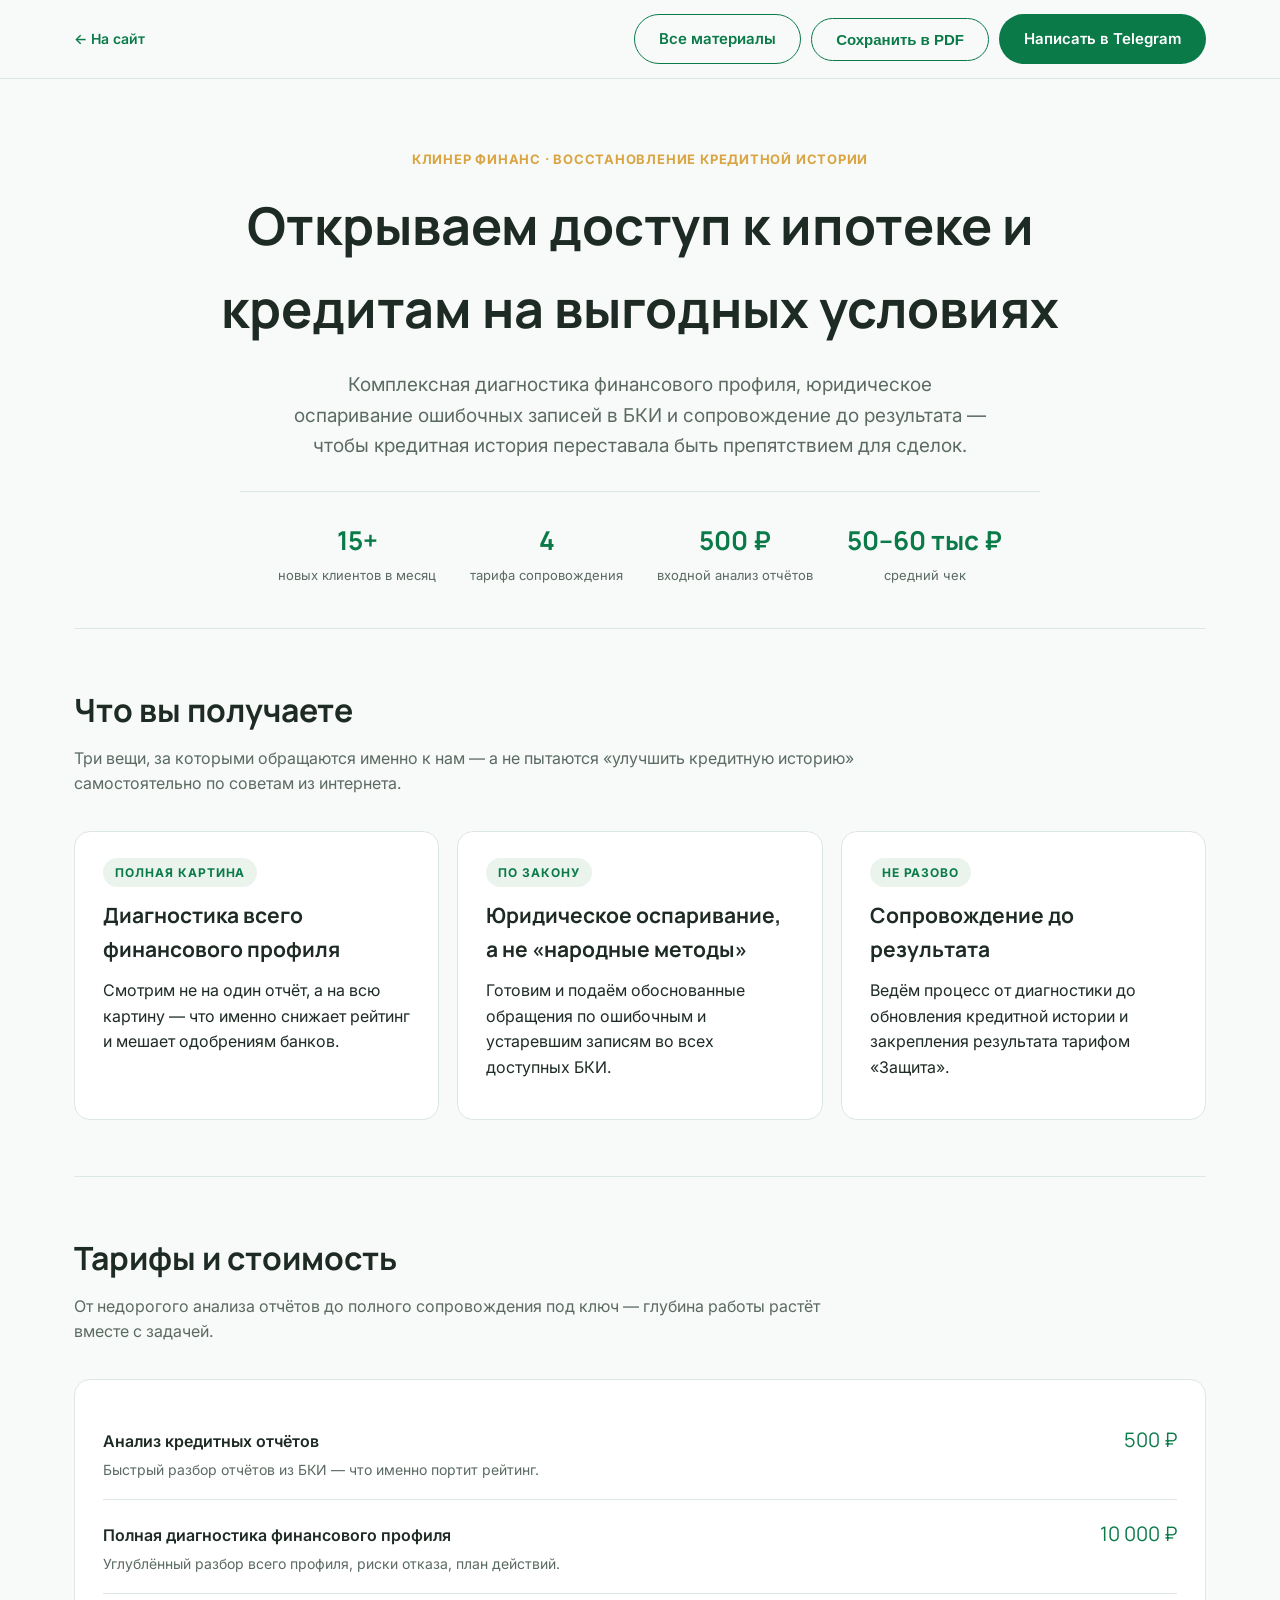
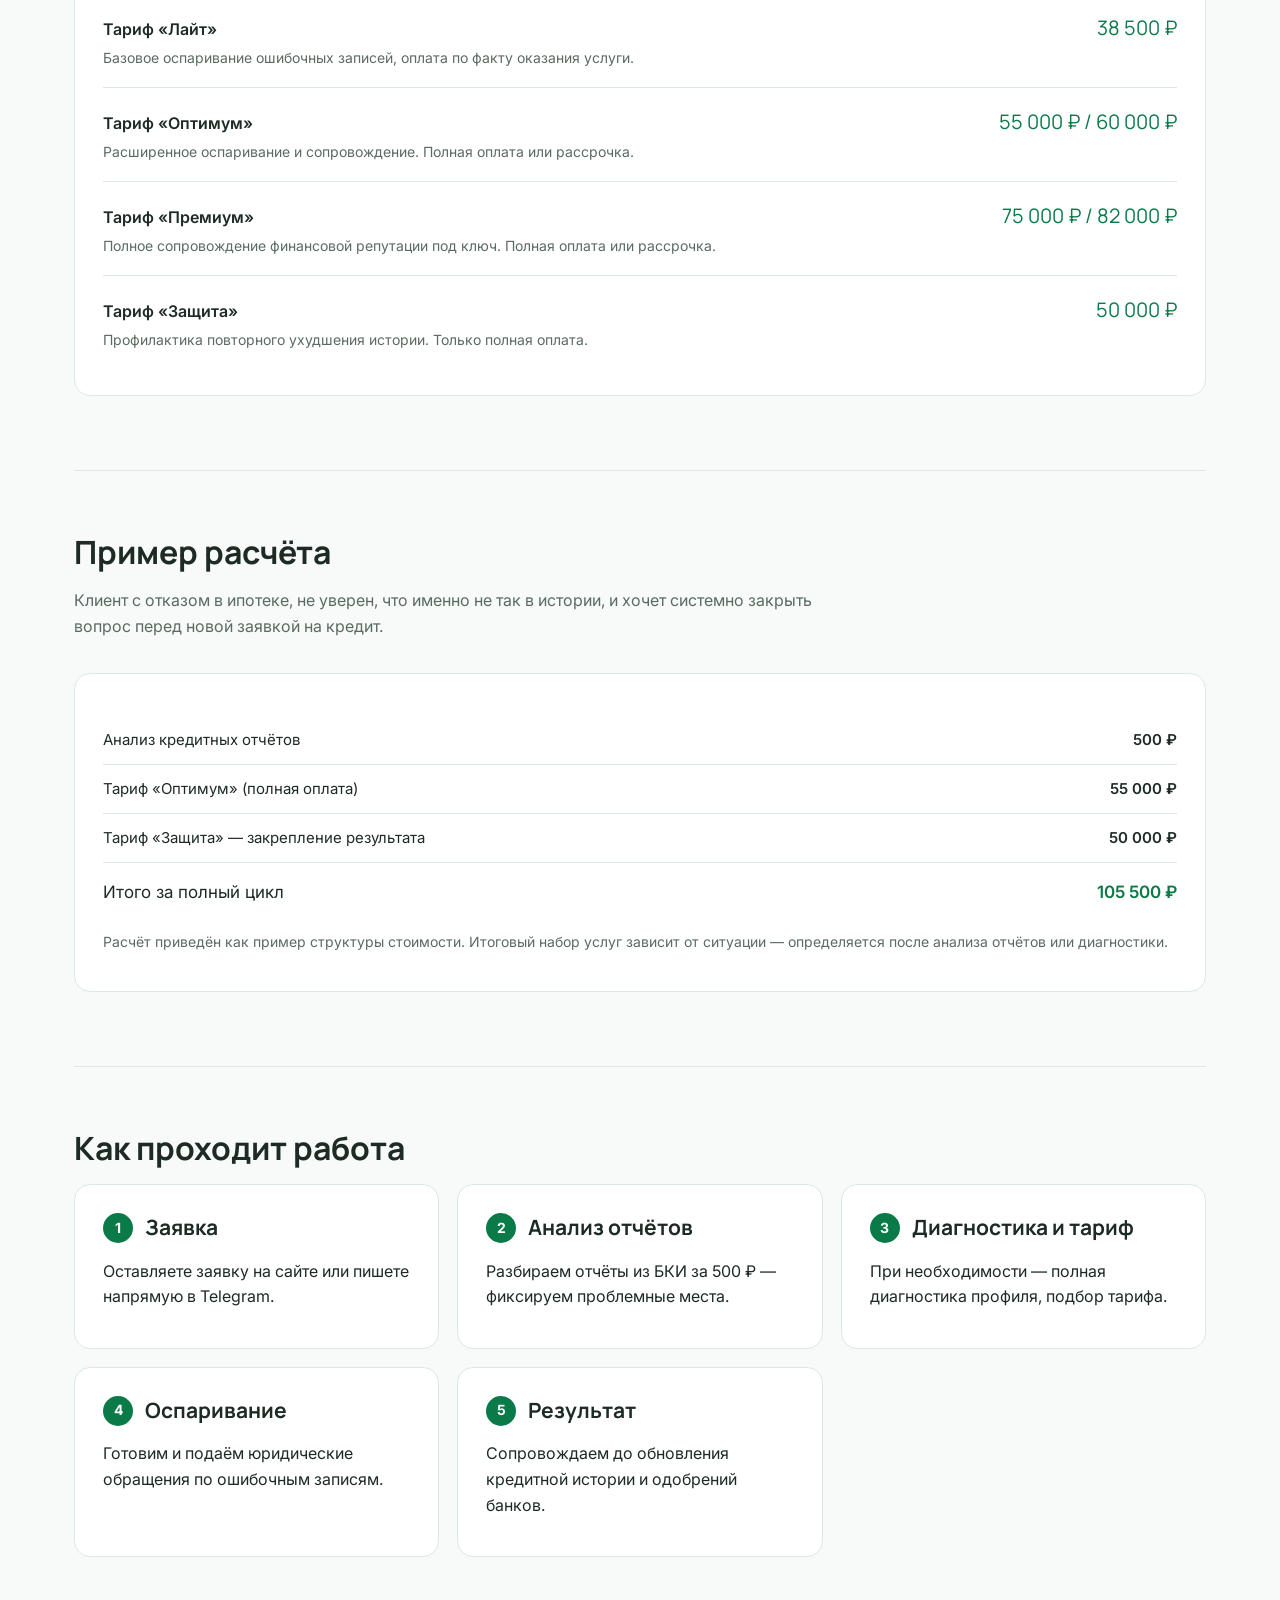
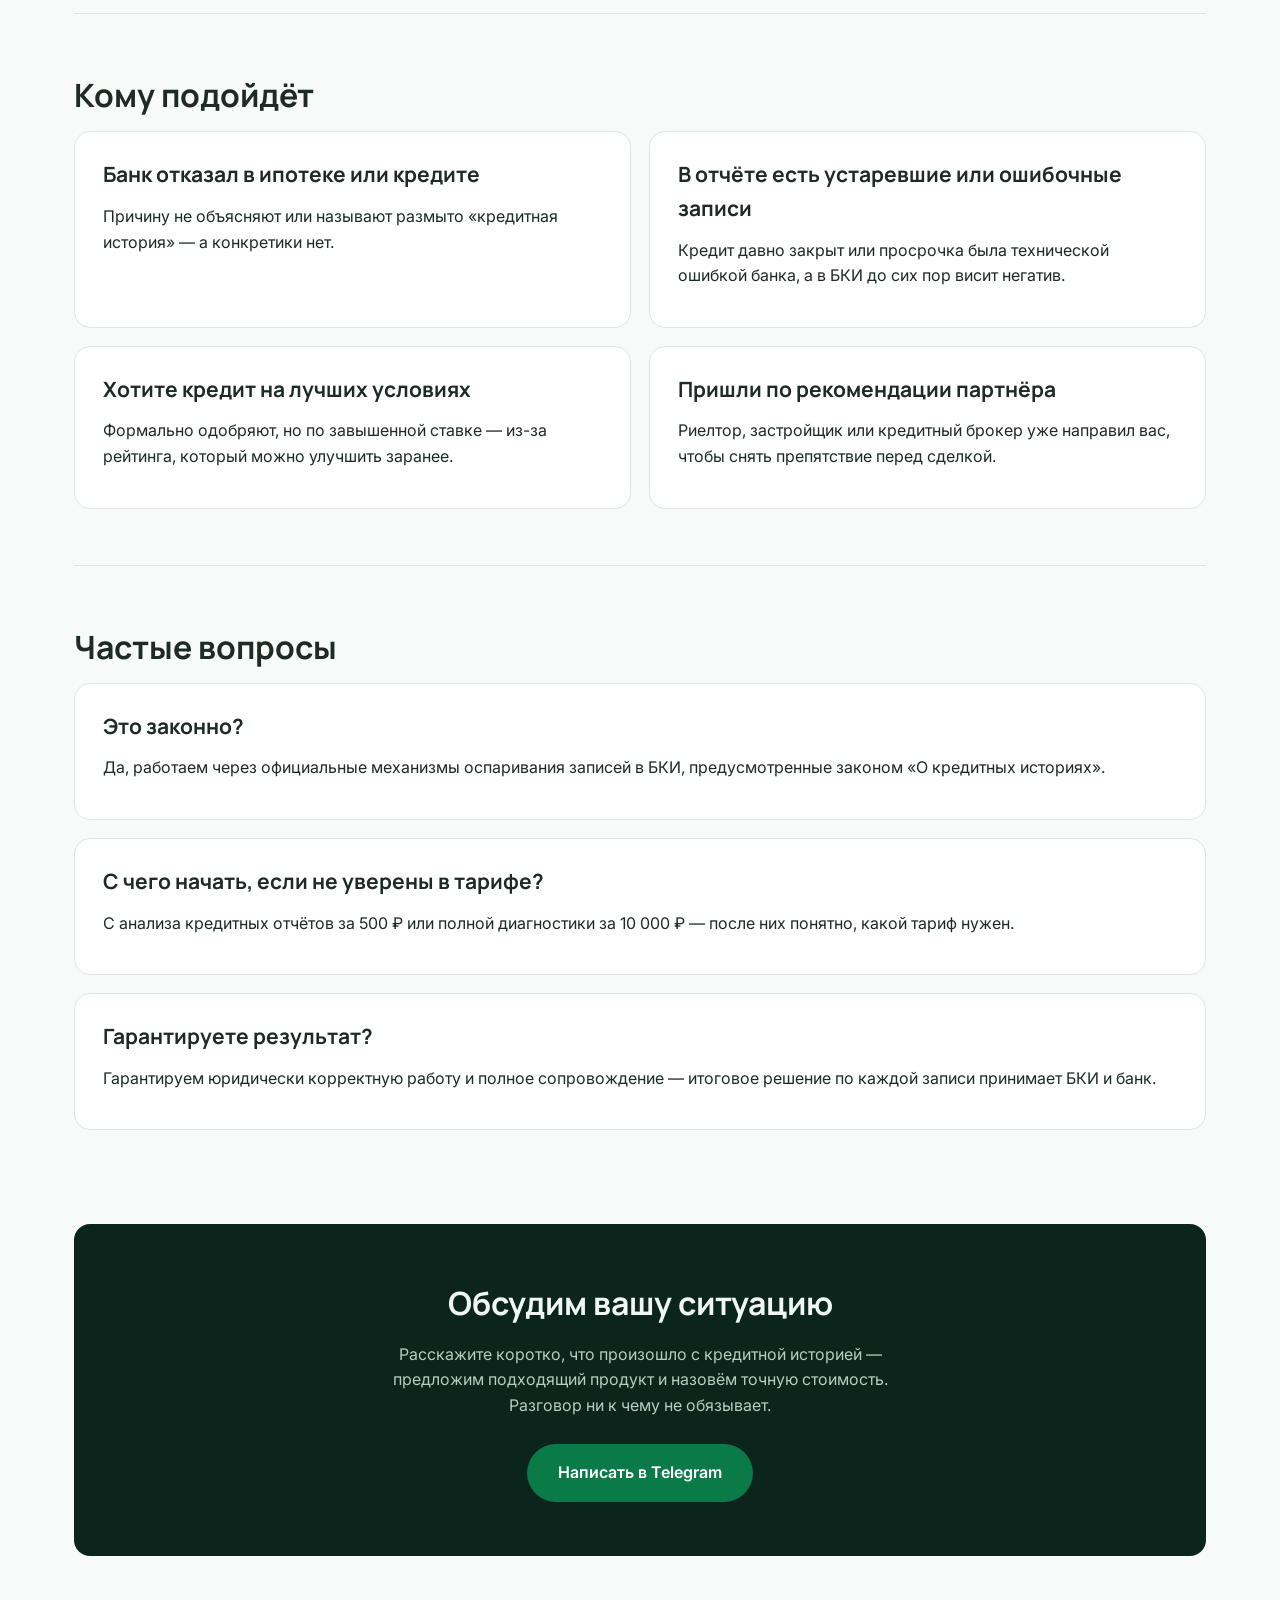
==== presentation.html @ 54b592cf "init: landing for Клинер Финанс" ====
<!DOCTYPE html>
<html lang="ru">
<head>
<meta charset="UTF-8">
<meta name="viewport" content="width=device-width, initial-scale=1.0">
<title>Презентация тарифов — Клинер Финанс</title>
<meta name="description" content="Анализ отчётов, диагностика профиля, тарифы «Лайт», «Оптимум», «Премиум», «Защита». Что входит, сколько стоит и как проходит работа — на одной странице.">
<link rel="preconnect" href="https://fonts.googleapis.com">
<link rel="preconnect" href="https://fonts.gstatic.com" crossorigin>
<link href="https://fonts.googleapis.com/css2?family=Manrope:wght@600;700;800&family=Inter:wght@400;500;600;700;800&display=swap" rel="stylesheet">
<link rel="stylesheet" href="styles.css">
<link rel="stylesheet" href="materials.css">
</head>
<body>

<div class="doc-bar">
  <div class="doc-bar__inner">
    <a href="index.html" class="doc-bar__back">← <span>На сайт</span></a>
    <div class="doc-bar__actions">
      <a href="materials.html" class="btn btn--ghost">Все материалы</a>
      <button class="btn btn--ghost" onclick="window.print()">Сохранить в PDF</button>
      <a href="https://t.me/Adel_enikeeva" target="_blank" rel="noopener" class="btn btn--primary">Написать в Telegram</a>
    </div>
  </div>
</div>

<div class="container">

  <section class="pitch">
    <p class="eyebrow eyebrow--center">Клинер Финанс · восстановление кредитной истории</p>
    <h1>Открываем доступ к ипотеке и кредитам на выгодных условиях</h1>
    <p class="pitch__lead">Комплексная диагностика финансового профиля, юридическое оспаривание ошибочных записей в БКИ и сопровождение до результата — чтобы кредитная история переставала быть препятствием для сделок.</p>
    <div class="pitch__meta">
      <div><b>15+</b><span>новых клиентов в месяц</span></div>
      <div><b>4</b><span>тарифа сопровождения</span></div>
      <div><b>500 ₽</b><span>входной анализ отчётов</span></div>
      <div><b>50–60 тыс ₽</b><span>средний чек</span></div>
    </div>
  </section>

  <section class="doc-section">
    <h2>Что вы получаете</h2>
    <p class="doc-section__lead">Три вещи, за которыми обращаются именно к нам — а не пытаются «улучшить кредитную историю» самостоятельно по советам из интернета.</p>
    <div class="grid-3">
      <div class="card">
        <span class="tag">Полная картина</span>
        <p class="card__title">Диагностика всего финансового профиля</p>
        <p>Смотрим не на один отчёт, а на всю картину — что именно снижает рейтинг и мешает одобрениям банков.</p>
      </div>
      <div class="card">
        <span class="tag">По закону</span>
        <p class="card__title">Юридическое оспаривание, а не «народные методы»</p>
        <p>Готовим и подаём обоснованные обращения по ошибочным и устаревшим записям во всех доступных БКИ.</p>
      </div>
      <div class="card">
        <span class="tag">Не разово</span>
        <p class="card__title">Сопровождение до результата</p>
        <p>Ведём процесс от диагностики до обновления кредитной истории и закрепления результата тарифом «Защита».</p>
      </div>
    </div>
  </section>

  <section class="doc-section">
    <h2>Тарифы и стоимость</h2>
    <p class="doc-section__lead">От недорогого анализа отчётов до полного сопровождения под ключ — глубина работы растёт вместе с задачей.</p>

    <div class="card">
      <div class="offer">
        <div>
          <span class="offer__name">Анализ кредитных отчётов</span>
          <span class="offer__desc">Быстрый разбор отчётов из БКИ — что именно портит рейтинг.</span>
        </div>
        <span class="offer__price">500 ₽</span>
      </div>
      <div class="offer">
        <div>
          <span class="offer__name">Полная диагностика финансового профиля</span>
          <span class="offer__desc">Углублённый разбор всего профиля, риски отказа, план действий.</span>
        </div>
        <span class="offer__price">10 000 ₽</span>
      </div>
      <div class="offer">
        <div>
          <span class="offer__name">Тариф «Лайт»</span>
          <span class="offer__desc">Базовое оспаривание ошибочных записей, оплата по факту оказания услуги.</span>
        </div>
        <span class="offer__price">38 500 ₽</span>
      </div>
      <div class="offer">
        <div>
          <span class="offer__name">Тариф «Оптимум»</span>
          <span class="offer__desc">Расширенное оспаривание и сопровождение. Полная оплата или рассрочка.</span>
        </div>
        <span class="offer__price">55 000 ₽ / 60 000 ₽</span>
      </div>
      <div class="offer">
        <div>
          <span class="offer__name">Тариф «Премиум»</span>
          <span class="offer__desc">Полное сопровождение финансовой репутации под ключ. Полная оплата или рассрочка.</span>
        </div>
        <span class="offer__price">75 000 ₽ / 82 000 ₽</span>
      </div>
      <div class="offer">
        <div>
          <span class="offer__name">Тариф «Защита»</span>
          <span class="offer__desc">Профилактика повторного ухудшения истории. Только полная оплата.</span>
        </div>
        <span class="offer__price">50 000 ₽</span>
      </div>
    </div>
  </section>

  <section class="doc-section">
    <h2>Пример расчёта</h2>
    <p class="doc-section__lead">Клиент с отказом в ипотеке, не уверен, что именно не так в истории, и хочет системно закрыть вопрос перед новой заявкой на кредит.</p>
    <div class="card">
      <table class="calc">
        <tr><td>Анализ кредитных отчётов</td><td>500 ₽</td></tr>
        <tr><td>Тариф «Оптимум» (полная оплата)</td><td>55 000 ₽</td></tr>
        <tr><td>Тариф «Защита» — закрепление результата</td><td>50 000 ₽</td></tr>
        <tr><td>Итого за полный цикл</td><td>105 500 ₽</td></tr>
      </table>
      <p class="card__note">Расчёт приведён как пример структуры стоимости. Итоговый набор услуг зависит от ситуации — определяется после анализа отчётов или диагностики.</p>
    </div>
  </section>

  <section class="doc-section">
    <h2>Как проходит работа</h2>
    <div class="grid-3">
      <div class="card">
        <div class="card__head"><span class="card__step">1</span><p class="card__title">Заявка</p></div>
        <p>Оставляете заявку на сайте или пишете напрямую в Telegram.</p>
      </div>
      <div class="card">
        <div class="card__head"><span class="card__step">2</span><p class="card__title">Анализ отчётов</p></div>
        <p>Разбираем отчёты из БКИ за 500 ₽ — фиксируем проблемные места.</p>
      </div>
      <div class="card">
        <div class="card__head"><span class="card__step">3</span><p class="card__title">Диагностика и тариф</p></div>
        <p>При необходимости — полная диагностика профиля, подбор тарифа.</p>
      </div>
      <div class="card">
        <div class="card__head"><span class="card__step">4</span><p class="card__title">Оспаривание</p></div>
        <p>Готовим и подаём юридические обращения по ошибочным записям.</p>
      </div>
      <div class="card">
        <div class="card__head"><span class="card__step">5</span><p class="card__title">Результат</p></div>
        <p>Сопровождаем до обновления кредитной истории и одобрений банков.</p>
      </div>
    </div>
  </section>

  <section class="doc-section">
    <h2>Кому подойдёт</h2>
    <div class="grid-2">
      <div class="card">
        <p class="card__title">Банк отказал в ипотеке или кредите</p>
        <p>Причину не объясняют или называют размыто «кредитная история» — а конкретики нет.</p>
      </div>
      <div class="card">
        <p class="card__title">В отчёте есть устаревшие или ошибочные записи</p>
        <p>Кредит давно закрыт или просрочка была технической ошибкой банка, а в БКИ до сих пор висит негатив.</p>
      </div>
      <div class="card">
        <p class="card__title">Хотите кредит на лучших условиях</p>
        <p>Формально одобряют, но по завышенной ставке — из-за рейтинга, который можно улучшить заранее.</p>
      </div>
      <div class="card">
        <p class="card__title">Пришли по рекомендации партнёра</p>
        <p>Риелтор, застройщик или кредитный брокер уже направил вас, чтобы снять препятствие перед сделкой.</p>
      </div>
    </div>
  </section>

  <section class="doc-section">
    <h2>Частые вопросы</h2>
    <div class="card">
      <p class="card__title">Это законно?</p>
      <p>Да, работаем через официальные механизмы оспаривания записей в БКИ, предусмотренные законом «О кредитных историях».</p>
    </div>
    <div class="card">
      <p class="card__title">С чего начать, если не уверены в тарифе?</p>
      <p>С анализа кредитных отчётов за 500 ₽ или полной диагностики за 10 000 ₽ — после них понятно, какой тариф нужен.</p>
    </div>
    <div class="card">
      <p class="card__title">Гарантируете результат?</p>
      <p>Гарантируем юридически корректную работу и полное сопровождение — итоговое решение по каждой записи принимает БКИ и банк.</p>
    </div>
  </section>

  <div class="cta-final">
    <h2>Обсудим вашу ситуацию</h2>
    <p>Расскажите коротко, что произошло с кредитной историей — предложим подходящий продукт и назовём точную стоимость. Разговор ни к чему не обязывает.</p>
    <a href="https://t.me/Adel_enikeeva" target="_blank" rel="noopener" class="btn btn--primary btn--lg">Написать в Telegram</a>
  </div>

</div>

</body>
</html>
---- styles.css ----
:root {
  --clr-bg: #f7faf8;
  --clr-bg-alt: #eaf3ec;
  --clr-surface: #ffffff;
  --clr-ink: #1e2b24;
  --clr-ink-soft: #5b6b62;
  --clr-accent: #12965c;
  --clr-accent-dark: #0b7a49;
  --clr-gold: #d9a441;
  --clr-border: #dde8e0;
  --radius: 16px;
  --shadow: 0 20px 50px -25px rgba(11, 122, 73, 0.28);
  --font-head: 'Manrope', sans-serif;
  --font-body: 'Inter', sans-serif;
}

* { box-sizing: border-box; }
html { scroll-behavior: smooth; }
body {
  margin: 0;
  font-family: var(--font-body);
  background: var(--clr-bg);
  color: var(--clr-ink);
  line-height: 1.6;
}
img { max-width: 100%; display: block; }
a { color: inherit; text-decoration: none; }
ul { margin: 0; padding: 0; list-style: none; }
h1, h2, h3 { font-family: var(--font-head); font-weight: 700; margin: 0 0 12px; color: var(--clr-ink); }
p { margin: 0 0 12px; }

.container { max-width: 1180px; margin: 0 auto; padding: 0 24px; }

.btn {
  display: inline-flex; align-items: center; justify-content: center;
  padding: 12px 24px; border-radius: 999px; font-weight: 600; font-size: 15px;
  border: 1px solid transparent; cursor: pointer; transition: transform .18s ease, box-shadow .18s ease, background .18s ease;
  white-space: nowrap;
}
.btn--primary { background: var(--clr-accent-dark); color: #fff; }
.btn--primary:hover { background: var(--clr-accent); transform: translateY(-2px); box-shadow: 0 12px 24px -12px rgba(11,122,73,.6); }
.btn--ghost { background: transparent; color: var(--clr-accent-dark); border-color: var(--clr-accent-dark); }
.btn--ghost:hover { background: var(--clr-accent-dark); color: #fff; }
.btn--lg { padding: 15px 30px; font-size: 16px; }

.section-tag {
  display: inline-block; font-size: 13px; font-weight: 700; letter-spacing: .08em; text-transform: uppercase;
  color: var(--clr-accent-dark); margin-bottom: 12px;
}
.section-tag--light { color: #bfe6cf; }
.section-lead { max-width: 640px; color: var(--clr-ink-soft); font-size: 17px; }

/* HEADER */
.header {
  position: sticky; top: 0; z-index: 100; background: rgba(247, 250, 248, .92);
  backdrop-filter: blur(10px); border-bottom: 1px solid transparent; transition: border-color .2s, box-shadow .2s;
}
.header.scrolled { border-color: var(--clr-border); box-shadow: 0 8px 24px -20px rgba(0,0,0,.2); }
.header__inner {
  display: flex; align-items: center; justify-content: space-between; gap: 24px; min-width: 0; padding: 16px 24px;
}
.logo { font-family: var(--font-head); font-size: 20px; font-weight: 800; flex-shrink: 0; color: var(--clr-ink); }
.logo span { color: var(--clr-accent-dark); }
.nav { display: flex; gap: 22px; }
.nav a { font-size: 14.5px; font-weight: 500; color: var(--clr-ink-soft); white-space: nowrap; transition: color .15s; }
.nav a:hover { color: var(--clr-accent-dark); }
.header__actions { display: flex; align-items: center; gap: 16px; flex-shrink: 0; }
.header__phone { font-weight: 600; font-size: 14.5px; white-space: nowrap; }
.burger { display: none; flex-direction: column; gap: 5px; background: none; border: none; cursor: pointer; padding: 4px; }
.burger span { width: 22px; height: 2px; background: var(--clr-ink); border-radius: 2px; }

/* HERO */
.hero { padding: 72px 0 64px; background: linear-gradient(180deg, var(--clr-bg-alt), var(--clr-bg)); }
.hero__inner { display: grid; grid-template-columns: 1.15fr .85fr; gap: 56px; align-items: center; }
.eyebrow { display: inline-block; font-size: 13px; font-weight: 700; letter-spacing: .06em; text-transform: uppercase; color: var(--clr-gold); margin-bottom: 16px; }
.hero h1 { font-size: 42px; line-height: 1.18; margin-bottom: 18px; }
.hero__lead { font-size: 18px; color: var(--clr-ink-soft); margin-bottom: 28px; }
.hero__cta { display: flex; gap: 14px; flex-wrap: wrap; margin-bottom: 40px; }
.hero__stats { display: flex; gap: 36px; flex-wrap: wrap; }
.stat__num { display: block; font-family: var(--font-head); font-size: 32px; font-weight: 800; color: var(--clr-accent-dark); }
.stat__label { font-size: 13.5px; color: var(--clr-ink-soft); }

.hero__card {
  background: var(--clr-surface); border-radius: var(--radius); box-shadow: var(--shadow);
  overflow: hidden; border: 1px solid var(--clr-border);
}
.hero__card-photo {
  height: 220px; display: flex; align-items: center; justify-content: center;
  background: linear-gradient(135deg, var(--clr-accent), var(--clr-accent-dark));
  color: #fff; font-family: var(--font-head); font-size: 52px; font-weight: 800;
}
.hero__card-body { padding: 26px; }
.hero__card-quote { font-family: var(--font-head); font-weight: 600; font-size: 17px; color: var(--clr-ink); }
.hero__card-name { font-size: 14px; color: var(--clr-ink-soft); font-weight: 600; }

/* ADVANTAGES */
.adv-section { padding: 88px 0; }
.adv-section h2, .services h2, .price-section h2, .process h2, .reviews h2, .faq h2, .form-section h2 { font-size: 34px; }
.adv-grid { display: grid; grid-template-columns: repeat(3, 1fr); gap: 28px; margin-top: 40px; }
.adv { background: var(--clr-surface); border: 1px solid var(--clr-border); border-radius: var(--radius); padding: 28px; }
.adv__icon { width: 46px; height: 46px; border-radius: 12px; background: var(--clr-bg-alt); color: var(--clr-accent-dark); display: flex; align-items: center; justify-content: center; margin-bottom: 16px; }
.adv__icon svg { width: 24px; height: 24px; }
.adv h3 { font-size: 18px; }
.adv p { color: var(--clr-ink-soft); font-size: 15px; margin: 0; }

/* SERVICES */
.services { padding: 0 0 88px; }
.services-grid { display: grid; grid-template-columns: repeat(3, 1fr); gap: 24px; margin-top: 40px; }
.service { background: var(--clr-surface); border: 1px solid var(--clr-border); border-radius: var(--radius); padding: 26px; display: flex; flex-direction: column; }
.service--accent { background: linear-gradient(160deg, var(--clr-accent-dark), var(--clr-accent)); color: #fff; border: none; }
.service--accent h3, .service--accent .service__price { color: #fff; }
.service--accent .service__badge { background: rgba(255,255,255,.18); color: #fff; }
.service__badge { align-self: flex-start; font-size: 12px; font-weight: 700; text-transform: uppercase; letter-spacing: .04em; background: var(--clr-bg-alt); color: var(--clr-accent-dark); padding: 5px 12px; border-radius: 999px; margin-bottom: 14px; }
.service h3 { font-size: 19px; }
.service p { color: var(--clr-ink-soft); font-size: 14.5px; flex: 1; }
.service--accent p { color: rgba(255,255,255,.88); }
.service__price { font-weight: 700; font-size: 18px; margin-top: 8px; }

/* CAMP (entry offer) */
.camp { background: linear-gradient(150deg, #10362a, #0b241c); color: #eef7f0; padding: 88px 0; }
.camp__inner { display: grid; grid-template-columns: 1.2fr .8fr; gap: 48px; align-items: center; }
.camp h2 { color: #fff; font-size: 34px; }
.camp__lead { color: #c9ddd0; font-size: 17px; }
.camp__list { margin: 20px 0 28px; display: flex; flex-direction: column; gap: 10px; }
.camp__list li { padding-left: 26px; position: relative; color: #dfeee3; font-size: 15px; }
.camp__list li::before { content: '✓'; position: absolute; left: 0; color: var(--clr-gold); font-weight: 700; }
.camp__card { background: rgba(255,255,255,.06); border: 1px solid rgba(255,255,255,.15); border-radius: var(--radius); padding: 28px; backdrop-filter: blur(6px); }
.camp__card-row { display: flex; justify-content: space-between; padding: 14px 0; border-bottom: 1px solid rgba(255,255,255,.12); font-size: 15px; }
.camp__card-row:last-child { border-bottom: none; }
.camp__card-row span { color: #bcd0c1; }
.camp__card-row strong { color: #fff; }

/* PRICE */
.price-section { padding: 88px 0; }
.price-table { margin-top: 36px; border: 1px solid var(--clr-border); border-radius: var(--radius); overflow: hidden; background: var(--clr-surface); }
.price-row { display: grid; grid-template-columns: 2fr 1.4fr 1fr; gap: 12px; padding: 16px 24px; border-bottom: 1px solid var(--clr-border); font-size: 15px; align-items: center; }
.price-row:last-child { border-bottom: none; }
.price-row--head { background: var(--clr-bg-alt); font-weight: 700; font-size: 13px; text-transform: uppercase; letter-spacing: .04em; color: var(--clr-ink-soft); }
.price-row--accent { background: #eaf6ee; font-weight: 700; }
.price-row span:last-child { text-align: right; font-weight: 600; }
.price-row--head span:last-child { font-weight: 700; }
.price-note { margin-top: 18px; font-size: 13.5px; color: var(--clr-ink-soft); }

/* PROCESS */
.process { padding: 0 0 88px; }
.process-grid { display: grid; grid-template-columns: repeat(5, 1fr); gap: 20px; margin-top: 40px; }
.step { text-align: center; }
.step__num {
  display: flex; align-items: center; justify-content: center; width: 44px; height: 44px; margin: 0 auto 16px;
  border-radius: 50%; background: var(--clr-accent-dark); color: #fff; font-family: var(--font-head); font-weight: 700; font-size: 18px;
}
.step h3 { font-size: 16px; }
.step p { font-size: 14px; color: var(--clr-ink-soft); }

/* WHO IT'S FOR (reviews slot repurposed — no fabricated testimonials) */
.reviews { padding: 0 0 88px; }
.reviews-grid { display: grid; grid-template-columns: repeat(3, 1fr); gap: 24px; margin-top: 40px; }
.review { background: var(--clr-surface); border: 1px solid var(--clr-border); border-radius: var(--radius); padding: 26px; }
.review h3 { font-size: 17px; }
.review p { color: var(--clr-ink-soft); font-size: 14.5px; margin: 0; }
.reviews__note { margin-top: 20px; font-size: 13px; color: var(--clr-ink-soft); opacity: .8; }

/* FAQ */
.faq { padding: 0 0 88px; }
.faq__list { margin-top: 36px; display: flex; flex-direction: column; gap: 12px; max-width: 760px; }
.faq__item { background: var(--clr-surface); border: 1px solid var(--clr-border); border-radius: 12px; padding: 18px 22px; }
.faq__item summary { cursor: pointer; font-weight: 600; font-size: 16px; list-style: none; position: relative; padding-right: 24px; }
.faq__item summary::-webkit-details-marker { display: none; }
.faq__item summary::after { content: '+'; position: absolute; right: 0; top: 0; font-size: 20px; color: var(--clr-accent-dark); }
.faq__item[open] summary::after { content: '−'; }
.faq__item p { margin-top: 12px; color: var(--clr-ink-soft); font-size: 15px; }

/* FORM */
.form-section { padding: 0 0 96px; }
.form-section__inner { display: grid; grid-template-columns: 1.1fr .9fr; gap: 32px; align-items: stretch; }
.form-card { background: var(--clr-surface); border: 1px solid var(--clr-border); border-radius: var(--radius); padding: 36px; box-shadow: var(--shadow); }
.form { display: flex; flex-direction: column; gap: 16px; margin-top: 8px; }
.form label { display: flex; flex-direction: column; gap: 6px; font-size: 14px; font-weight: 600; color: var(--clr-ink-soft); }
.form input, .form select, .form textarea {
  font-family: var(--font-body); font-size: 15px; padding: 12px 14px; border-radius: 10px; border: 1px solid var(--clr-border);
  background: var(--clr-bg); color: var(--clr-ink); resize: vertical;
}
.form input:focus, .form select:focus, .form textarea:focus { outline: none; border-color: var(--clr-accent-dark); }
.info-card { border-radius: var(--radius); border: 1px solid var(--clr-border); background: var(--clr-bg-alt); padding: 32px; display: flex; flex-direction: column; justify-content: center; gap: 16px; }
.info-card h3 { font-size: 19px; }
.info-card p { color: var(--clr-ink-soft); font-size: 15px; margin: 0; }
.info-card__list { display: flex; flex-direction: column; gap: 12px; margin-top: 4px; }
.info-card__list li { padding-left: 24px; position: relative; font-size: 14.5px; color: var(--clr-ink-soft); }
.info-card__list li::before { content: '✓'; position: absolute; left: 0; color: var(--clr-accent-dark); font-weight: 700; }

/* FOOTER */
.footer { background: #0b241c; color: #c9ddd0; padding: 64px 0 0; }
.footer__inner { display: grid; grid-template-columns: 1.5fr 1fr 1fr 1fr; gap: 32px; padding-bottom: 40px; }
.footer__col { display: flex; flex-direction: column; gap: 10px; }
.footer__col h4 { color: #fff; font-family: var(--font-body); font-size: 14px; text-transform: uppercase; letter-spacing: .05em; margin-bottom: 4px; }
.footer__col a { color: #b7cdbd; font-size: 14.5px; }
.footer__col a:hover { color: #fff; }
.logo--footer { color: #fff; }
.logo--footer span { color: var(--clr-gold); }
.footer__bottom { border-top: 1px solid rgba(255,255,255,.12); padding: 20px 24px; font-size: 13px; color: #8ea89a; text-align: center; }

/* FAB */
.fab {
  position: fixed; bottom: 24px; right: 24px; width: 56px; height: 56px; border-radius: 50%;
  background: var(--clr-accent-dark); color: #fff; display: flex; align-items: center; justify-content: center;
  box-shadow: 0 12px 24px -8px rgba(0,0,0,.35); z-index: 90; transition: transform .2s;
}
.fab:hover { transform: scale(1.08); }
.fab svg { width: 26px; height: 26px; }

/* REVEAL */
.reveal { opacity: 0; transform: translateY(24px); transition: opacity .6s ease, transform .6s ease; }
.reveal.is-visible { opacity: 1; transform: none; }

/* RESPONSIVE */
@media (max-width: 1180px) {
  .nav { gap: 16px; }
  .nav a { font-size: 14px; }
}
@media (max-width: 1100px) {
  .nav { display: none; }
  .burger { display: flex; }
  .nav.is-open {
    display: flex; flex-direction: column; position: absolute; top: 100%; left: 0; right: 0;
    background: var(--clr-surface); padding: 20px 24px; gap: 16px; border-bottom: 1px solid var(--clr-border);
  }
}
@media (max-width: 900px) {
  .hero__inner { grid-template-columns: 1fr; }
  .hero__card { order: -1; }
  .adv-grid, .services-grid, .reviews-grid { grid-template-columns: repeat(2, 1fr); }
  .process-grid { grid-template-columns: repeat(3, 1fr); }
  .camp__inner { grid-template-columns: 1fr; }
  .form-section__inner { grid-template-columns: 1fr; }
  .footer__inner { grid-template-columns: 1fr 1fr; }
  .price-row { grid-template-columns: 1.6fr 1fr .8fr; font-size: 13.5px; padding: 14px 16px; }
}
@media (max-width: 560px) {
  .header__phone { display: none; }
  .hero h1 { font-size: 30px; }
  .adv-grid, .services-grid, .reviews-grid, .process-grid { grid-template-columns: 1fr; }
  .hero__stats { gap: 24px; }
  .footer__inner { grid-template-columns: 1fr; }
}
@media (max-width: 380px) {
  .logo span { display: none; }
}
---- materials.css ----
/* Стили для материалов: скрипты продаж, презентация, аутрич */

.doc-bar {
  position: sticky;
  top: 0;
  z-index: 50;
  background: rgba(247, 250, 248, 0.94);
  backdrop-filter: blur(10px);
  border-bottom: 1px solid var(--clr-border);
}
.doc-bar__inner {
  display: flex;
  align-items: center;
  justify-content: space-between;
  gap: 16px;
  padding: 14px 24px;
  max-width: 1180px;
  margin: 0 auto;
}
.doc-bar__back { font-weight: 600; font-size: 14px; color: var(--clr-accent-dark); }
.doc-bar__back:hover { color: var(--clr-accent); }
.doc-bar__actions { display: flex; gap: 10px; align-items: center; }

.doc-hero { padding: 64px 0 40px; }
.doc-hero h1 { font-size: 42px; max-width: 860px; margin-bottom: 18px; }
.doc-hero__lead { font-size: 18px; color: var(--clr-ink-soft); max-width: 760px; }

.toc {
  display: flex;
  flex-wrap: wrap;
  gap: 10px;
  margin-top: 30px;
  padding-top: 26px;
  border-top: 1px solid var(--clr-border);
}
.toc a {
  font-size: 14px;
  font-weight: 600;
  padding: 8px 16px;
  border-radius: 999px;
  background: var(--clr-surface);
  border: 1px solid var(--clr-border);
  transition: all 0.2s ease;
}
.toc a:hover { border-color: var(--clr-accent); color: var(--clr-accent-dark); }

.doc-section { padding: 56px 0; border-top: 1px solid var(--clr-border); }
.doc-section:first-of-type { border-top: none; }
.doc-section h2 { font-size: 32px; margin-bottom: 10px; }
.doc-section__lead { color: var(--clr-ink-soft); max-width: 780px; margin-bottom: 34px; }

.card {
  background: var(--clr-surface);
  border: 1px solid var(--clr-border);
  border-radius: var(--radius);
  padding: 26px 28px;
  margin-bottom: 18px;
}
.card__title {
  font-family: var(--font-head);
  font-size: 21px;
  font-weight: 700;
  margin-bottom: 12px;
}
.card__note { font-size: 14px; color: var(--clr-ink-soft); margin-top: 12px; }
.card p + p { margin-top: 10px; }

.card__step {
  display: inline-flex;
  align-items: center;
  justify-content: center;
  width: 30px;
  height: 30px;
  border-radius: 50%;
  background: var(--clr-accent-dark);
  color: #fff;
  font-size: 14px;
  font-weight: 700;
  font-family: var(--font-body);
  margin-right: 12px;
  flex: none;
}
.card__head { display: flex; align-items: center; margin-bottom: 14px; }
.card__head .card__title { margin-bottom: 0; }

.say {
  border-left: 3px solid var(--clr-accent-dark);
  background: var(--clr-bg-alt);
  border-radius: 0 10px 10px 0;
  padding: 14px 18px;
  margin: 12px 0;
  font-size: 15.5px;
}
.say + .say { margin-top: 10px; }
.say__who {
  display: block;
  font-size: 12px;
  font-weight: 700;
  letter-spacing: 0.1em;
  text-transform: uppercase;
  color: var(--clr-accent-dark);
  margin-bottom: 6px;
}
.say--client {
  border-left-color: var(--clr-ink-soft);
  background: var(--clr-surface);
  border: 1px solid var(--clr-border);
  border-left: 3px solid var(--clr-ink-soft);
}
.say--client .say__who { color: var(--clr-ink-soft); }
.say--stop {
  border-left-color: #b03a2e;
  background: #fdf3f1;
}
.say--stop .say__who { color: #b03a2e; }

.ul { margin: 12px 0 0 20px; }
.ul li { margin-bottom: 8px; }
.ul li::marker { color: var(--clr-accent-dark); }

.grid-2 { display: grid; grid-template-columns: repeat(2, 1fr); gap: 18px; }
.grid-2 .card { margin-bottom: 0; }
.grid-3 { display: grid; grid-template-columns: repeat(3, 1fr); gap: 18px; }
.grid-3 .card { margin-bottom: 0; }

.tag {
  display: inline-block;
  font-size: 12px;
  font-weight: 700;
  letter-spacing: 0.08em;
  text-transform: uppercase;
  color: var(--clr-accent-dark);
  background: var(--clr-bg-alt);
  border-radius: 999px;
  padding: 5px 12px;
  margin-bottom: 12px;
}

.tip {
  background: var(--clr-bg-alt);
  border-radius: var(--radius);
  padding: 22px 26px;
  margin-top: 24px;
  border: 1px dashed var(--clr-accent-dark);
}
.tip strong { color: var(--clr-accent-dark); }

.calc { width: 100%; border-collapse: collapse; margin-top: 16px; font-size: 15px; }
.calc td { padding: 12px 0; border-bottom: 1px solid var(--clr-border); }
.calc td:last-child { text-align: right; font-weight: 600; white-space: nowrap; }
.calc tr:last-child td { border-bottom: none; font-size: 17px; padding-top: 16px; }
.calc tr:last-child td:last-child { color: var(--clr-accent-dark); }

.pitch { text-align: center; padding: 70px 0 40px; }
.pitch h1 { font-size: 52px; margin: 14px auto 20px; max-width: 900px; }
.pitch__lead { font-size: 19px; color: var(--clr-ink-soft); max-width: 700px; margin: 0 auto 30px; }
.pitch__meta {
  display: flex;
  justify-content: center;
  flex-wrap: wrap;
  gap: 34px;
  padding-top: 28px;
  border-top: 1px solid var(--clr-border);
  max-width: 800px;
  margin: 0 auto;
}
.pitch__meta div { text-align: center; }
.pitch__meta b { display: block; font-family: var(--font-head); font-size: 26px; color: var(--clr-accent-dark); }
.pitch__meta span { font-size: 13px; color: var(--clr-ink-soft); }

.offer {
  display: flex;
  justify-content: space-between;
  align-items: baseline;
  gap: 20px;
  padding: 18px 0;
  border-bottom: 1px solid var(--clr-border);
}
.offer:last-child { border-bottom: none; }
.offer__name { font-weight: 600; }
.offer__desc { display: block; font-weight: 400; font-size: 14px; color: var(--clr-ink-soft); margin-top: 4px; }
.offer__price { white-space: nowrap; font-family: var(--font-head); font-size: 20px; color: var(--clr-accent-dark); }

.cta-final {
  background: #0b241c;
  border-radius: var(--radius);
  padding: 54px 40px;
  text-align: center;
  margin: 20px 0 70px;
}
.cta-final h2 { color: #f0f7f2; font-size: 32px; margin-bottom: 12px; }
.cta-final p { color: #b7cdbd; max-width: 560px; margin: 0 auto 26px; }

.eyebrow--center { display: block; text-align: center; margin: 0 auto 14px; width: fit-content; }

@media (max-width: 560px) {
  .doc-bar__actions .btn--ghost { display: none; }
  .doc-bar__actions .btn { padding: 10px 16px; font-size: 14px; }
}

@media (max-width: 860px) {
  .grid-2, .grid-3 { grid-template-columns: 1fr; }
  .doc-hero h1 { font-size: 30px; }
  .pitch h1 { font-size: 34px; }
  .doc-section h2 { font-size: 25px; }
  .doc-bar__inner { padding: 12px 18px; }
  .doc-bar__back span { display: none; }
  .offer { flex-direction: column; gap: 6px; }
}

@media print {
  .doc-bar, .toc, .fab, .no-print { display: none !important; }
  body { background: #fff; font-size: 12pt; }
  .card, .tip, .say { break-inside: avoid; }
  .doc-section { padding: 22px 0; page-break-inside: auto; }
  .cta-final { background: #fff; border: 2px solid #0b241c; }
  .cta-final h2 { color: #0b241c; }
  .cta-final p { color: var(--clr-ink-soft); }
  a { text-decoration: none; }
}

/* Хаб-страница материалов */
.hub-grid {
  display: grid;
  grid-template-columns: repeat(3, 1fr);
  gap: 22px;
  margin-top: 10px;
}
.hub-card {
  background: var(--clr-surface);
  border: 1px solid var(--clr-border);
  border-radius: var(--radius);
  padding: 30px 26px;
  display: flex;
  flex-direction: column;
  transition: border-color 0.2s ease, transform 0.2s ease;
}
.hub-card:hover { border-color: var(--clr-accent); transform: translateY(-3px); }
.hub-card__num {
  font-family: var(--font-head);
  font-size: 15px;
  font-weight: 700;
  color: var(--clr-accent-dark);
  margin-bottom: 14px;
}
.hub-card__title { font-family: var(--font-head); font-size: 23px; font-weight: 700; margin-bottom: 12px; }
.hub-card__lead { color: var(--clr-ink-soft); font-size: 15px; flex: 1; margin-bottom: 22px; }
.hub-card__link {
  display: inline-flex;
  align-items: center;
  gap: 8px;
  font-weight: 600;
  color: var(--clr-accent-dark);
  font-size: 15px;
}
.hub-card__link:hover { color: var(--clr-accent); }

@media (max-width: 860px) {
  .hub-grid { grid-template-columns: 1fr; }
}
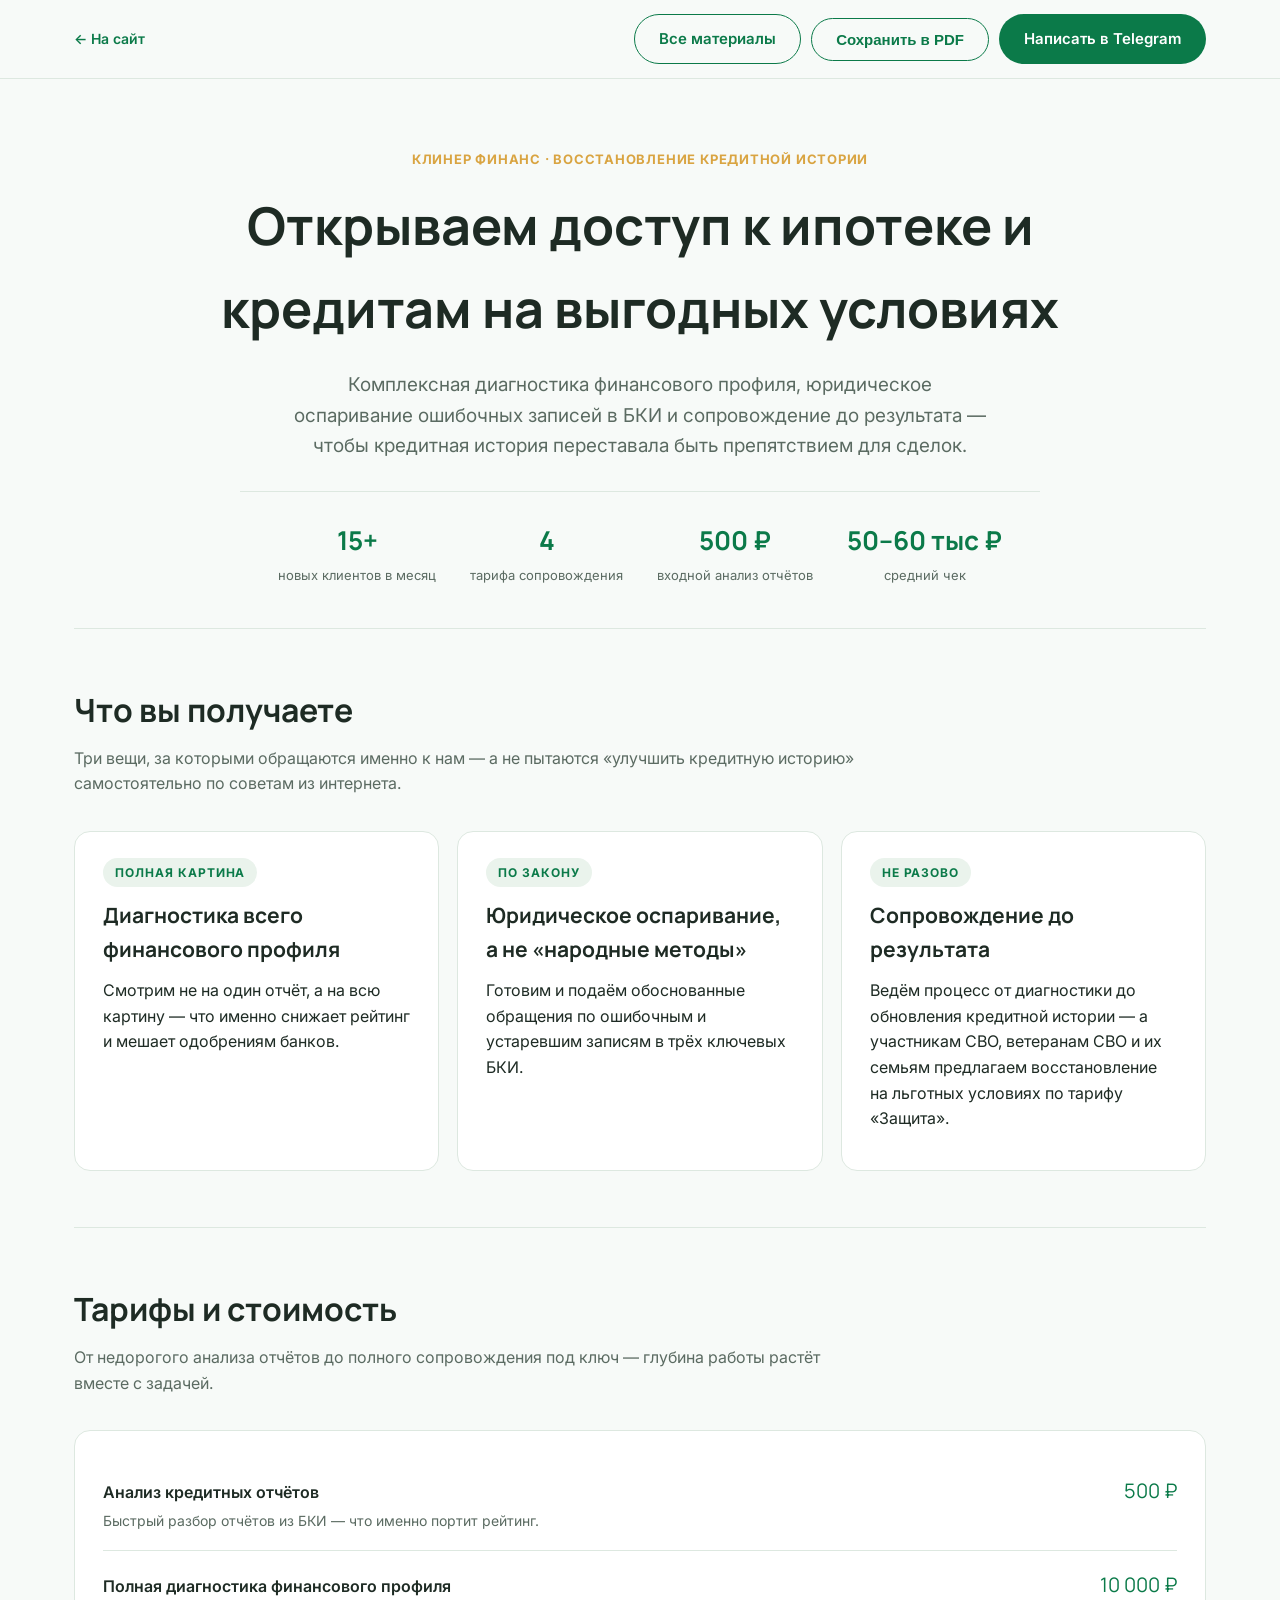
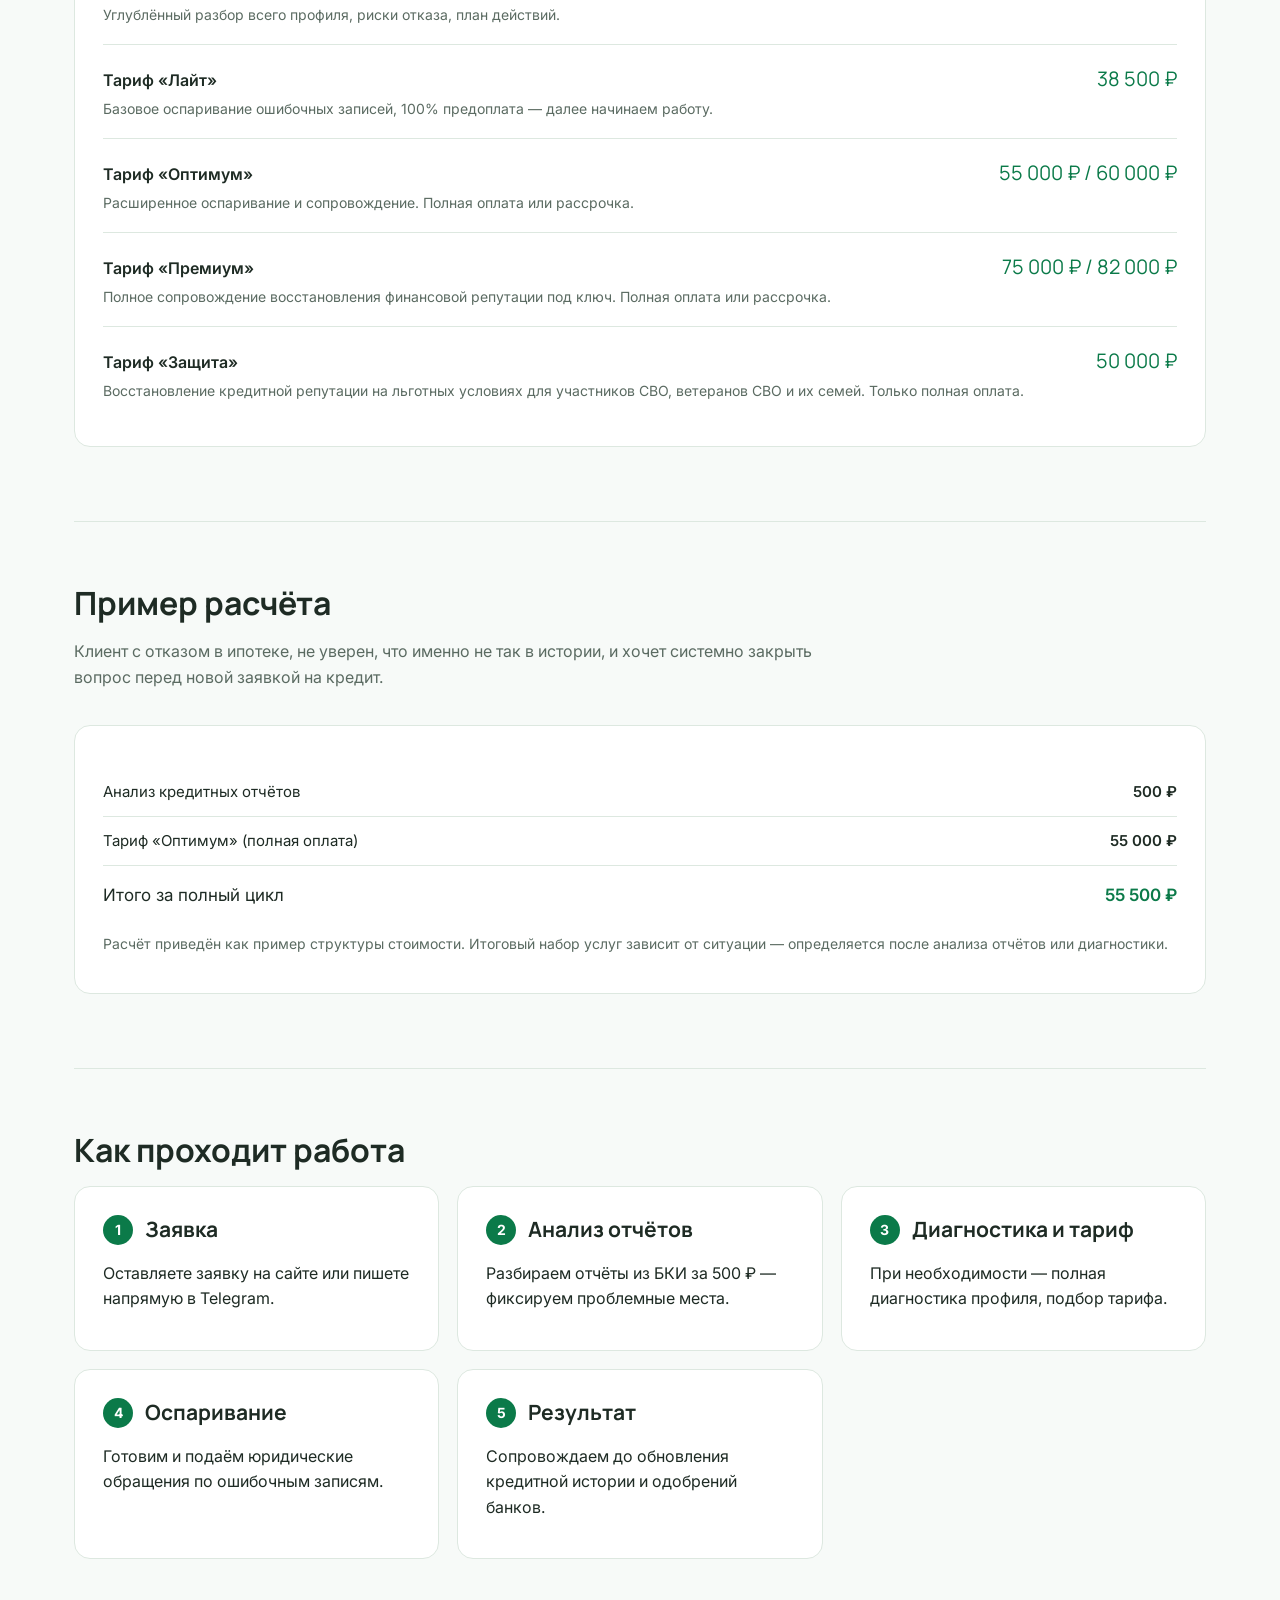
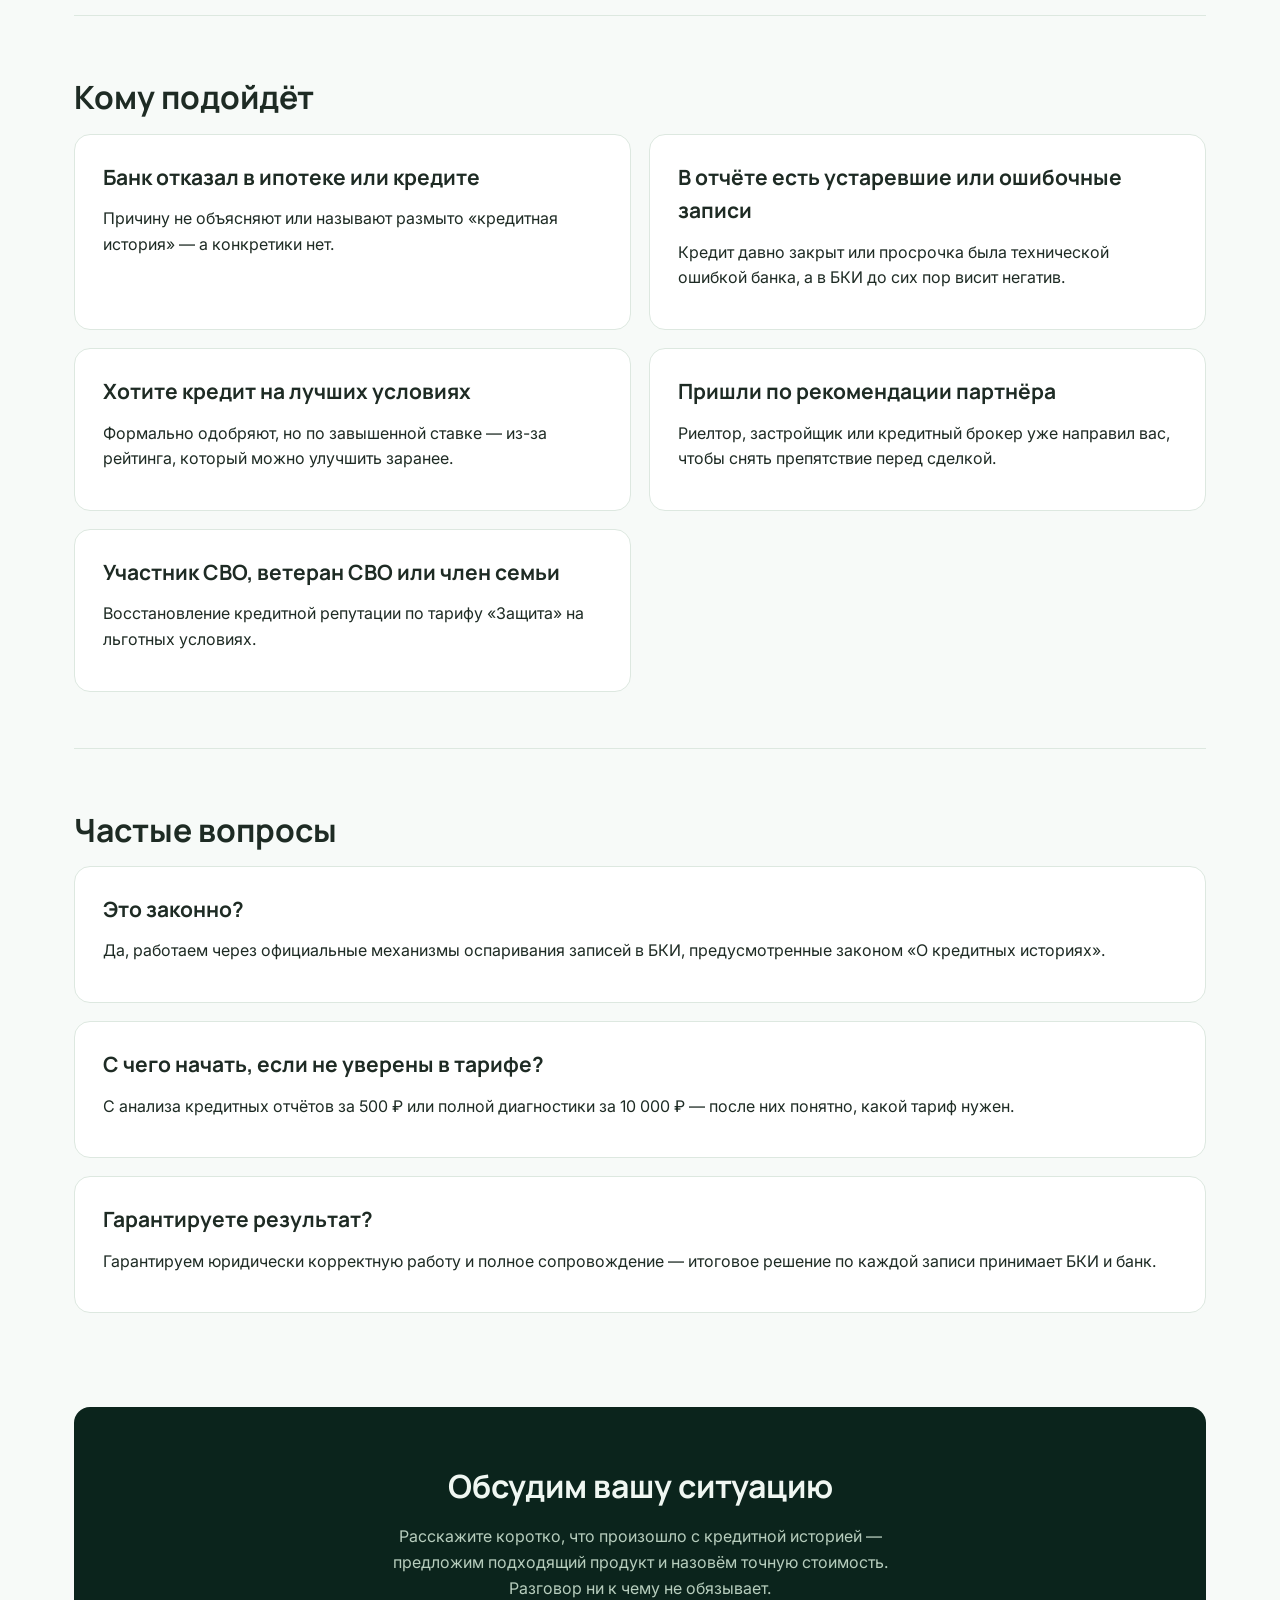
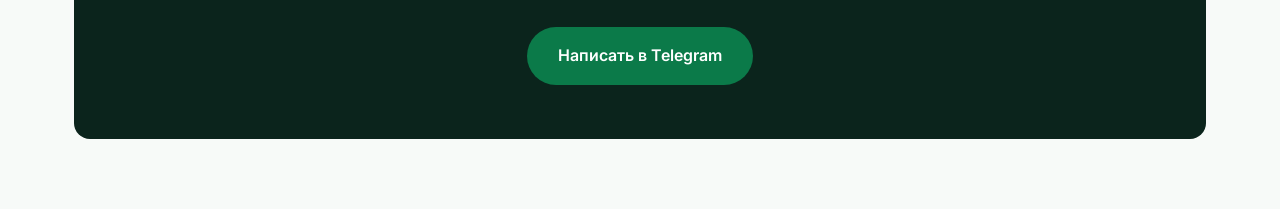
==== commit 0d5773b5: "fix: real logo mark, prepayment terms for Лайт/Защита, СВО program details, real contacts" ====
--- a/presentation.html
+++ b/presentation.html
@@ -50,12 +50,12 @@
       <div class="card">
         <span class="tag">По закону</span>
         <p class="card__title">Юридическое оспаривание, а не «народные методы»</p>
-        <p>Готовим и подаём обоснованные обращения по ошибочным и устаревшим записям во всех доступных БКИ.</p>
+        <p>Готовим и подаём обоснованные обращения по ошибочным и устаревшим записям в трёх ключевых БКИ.</p>
       </div>
       <div class="card">
         <span class="tag">Не разово</span>
         <p class="card__title">Сопровождение до результата</p>
-        <p>Ведём процесс от диагностики до обновления кредитной истории и закрепления результата тарифом «Защита».</p>
+        <p>Ведём процесс от диагностики до обновления кредитной истории — а участникам СВО, ветеранам СВО и их семьям предлагаем восстановление на льготных условиях по тарифу «Защита».</p>
       </div>
     </div>
   </section>
@@ -82,7 +82,7 @@
       <div class="offer">
         <div>
           <span class="offer__name">Тариф «Лайт»</span>
-          <span class="offer__desc">Базовое оспаривание ошибочных записей, оплата по факту оказания услуги.</span>
+          <span class="offer__desc">Базовое оспаривание ошибочных записей, 100% предоплата — далее начинаем работу.</span>
         </div>
         <span class="offer__price">38 500 ₽</span>
       </div>
@@ -96,14 +96,14 @@
       <div class="offer">
         <div>
           <span class="offer__name">Тариф «Премиум»</span>
-          <span class="offer__desc">Полное сопровождение финансовой репутации под ключ. Полная оплата или рассрочка.</span>
+          <span class="offer__desc">Полное сопровождение восстановления финансовой репутации под ключ. Полная оплата или рассрочка.</span>
         </div>
         <span class="offer__price">75 000 ₽ / 82 000 ₽</span>
       </div>
       <div class="offer">
         <div>
           <span class="offer__name">Тариф «Защита»</span>
-          <span class="offer__desc">Профилактика повторного ухудшения истории. Только полная оплата.</span>
+          <span class="offer__desc">Восстановление кредитной репутации на льготных условиях для участников СВО, ветеранов СВО и их семей. Только полная оплата.</span>
         </div>
         <span class="offer__price">50 000 ₽</span>
       </div>
@@ -117,8 +117,7 @@
       <table class="calc">
         <tr><td>Анализ кредитных отчётов</td><td>500 ₽</td></tr>
         <tr><td>Тариф «Оптимум» (полная оплата)</td><td>55 000 ₽</td></tr>
-        <tr><td>Тариф «Защита» — закрепление результата</td><td>50 000 ₽</td></tr>
-        <tr><td>Итого за полный цикл</td><td>105 500 ₽</td></tr>
+        <tr><td>Итого за полный цикл</td><td>55 500 ₽</td></tr>
       </table>
       <p class="card__note">Расчёт приведён как пример структуры стоимости. Итоговый набор услуг зависит от ситуации — определяется после анализа отчётов или диагностики.</p>
     </div>
@@ -168,6 +167,10 @@
       <div class="card">
         <p class="card__title">Пришли по рекомендации партнёра</p>
         <p>Риелтор, застройщик или кредитный брокер уже направил вас, чтобы снять препятствие перед сделкой.</p>
+      </div>
+      <div class="card">
+        <p class="card__title">Участник СВО, ветеран СВО или член семьи</p>
+        <p>Восстановление кредитной репутации по тарифу «Защита» на льготных условиях.</p>
       </div>
     </div>
   </section>
--- a/styles.css
+++ b/styles.css
@@ -85,10 +85,12 @@
   overflow: hidden; border: 1px solid var(--clr-border);
 }
 .hero__card-photo {
-  height: 220px; display: flex; align-items: center; justify-content: center;
+  height: 220px; display: flex; flex-direction: column; align-items: center; justify-content: center; gap: 14px;
   background: linear-gradient(135deg, var(--clr-accent), var(--clr-accent-dark));
   color: #fff; font-family: var(--font-head); font-size: 52px; font-weight: 800;
 }
+.hero__logo-mark { flex-shrink: 0; }
+.hero__logo-word { font-family: var(--font-head); font-size: 19px; font-weight: 700; letter-spacing: .01em; }
 .hero__card-body { padding: 26px; }
 .hero__card-quote { font-family: var(--font-head); font-weight: 600; font-size: 17px; color: var(--clr-ink); }
 .hero__card-name { font-size: 14px; color: var(--clr-ink-soft); font-weight: 600; }
